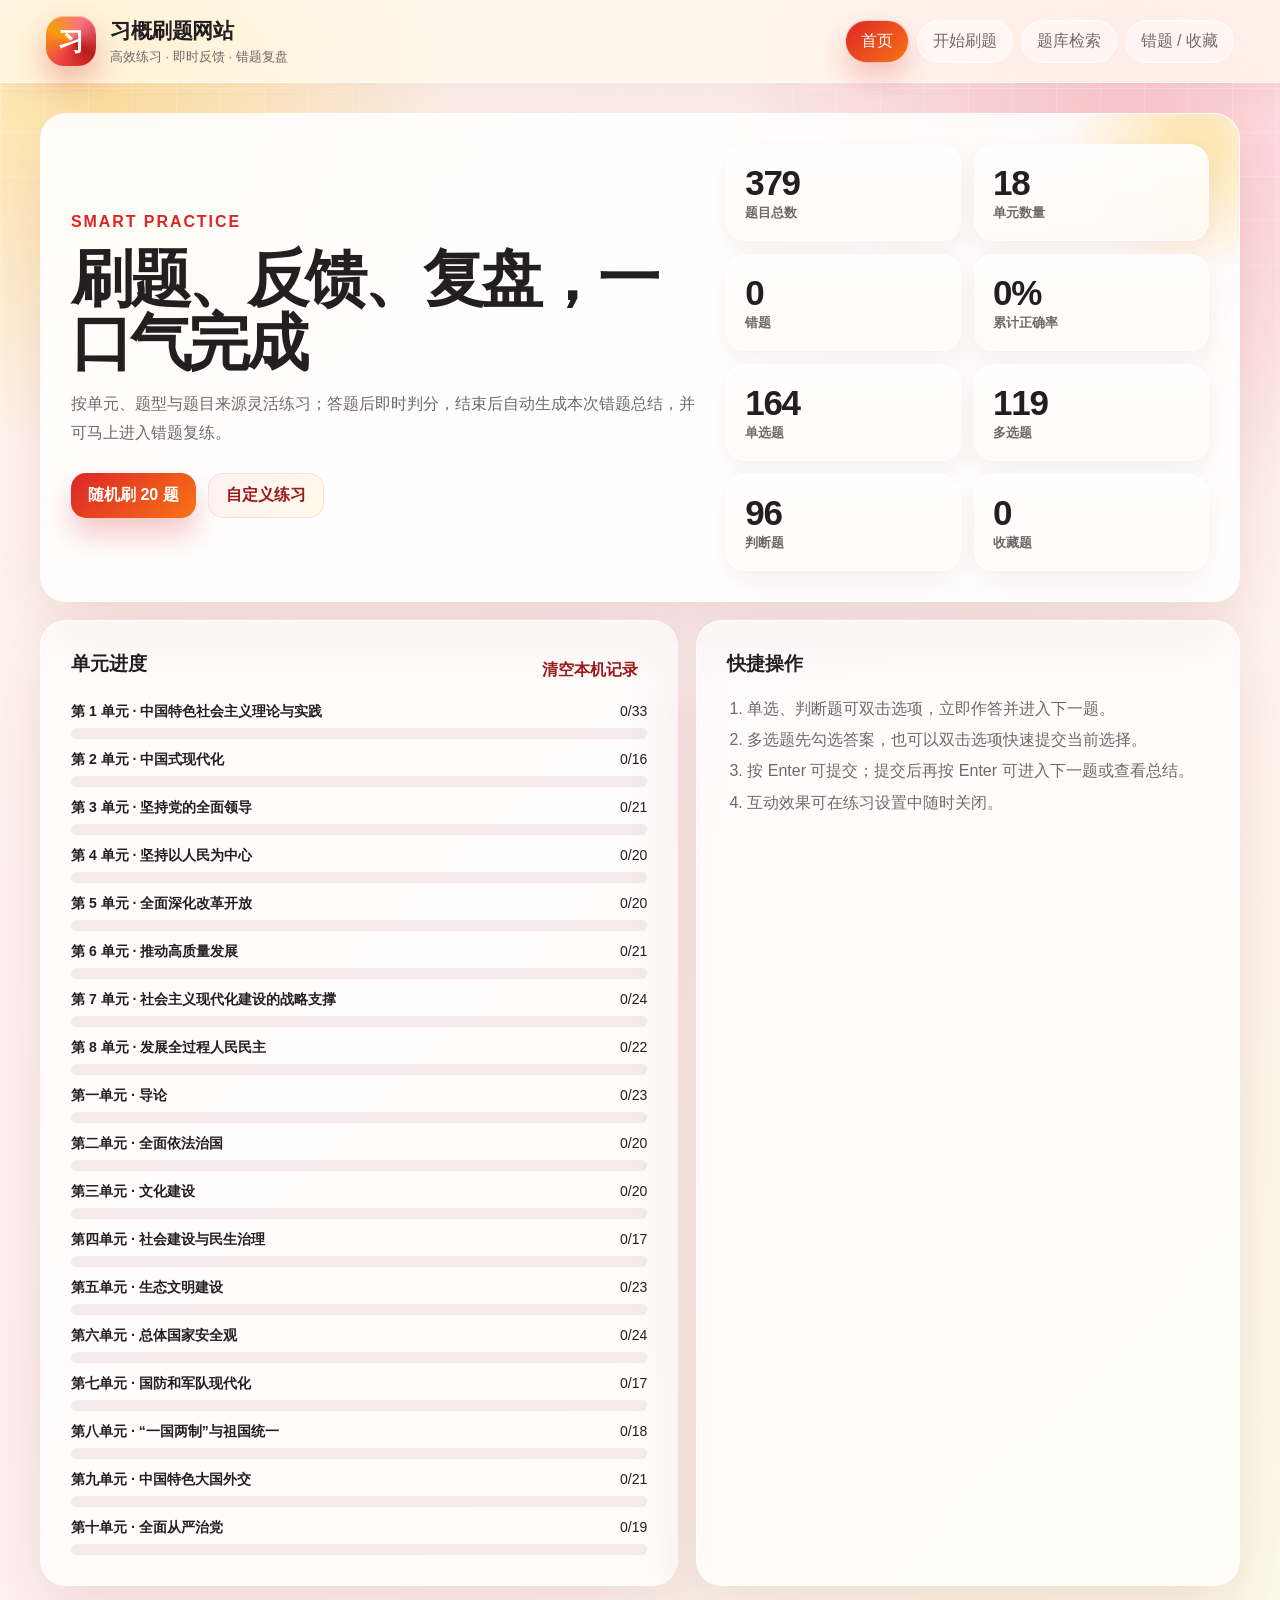
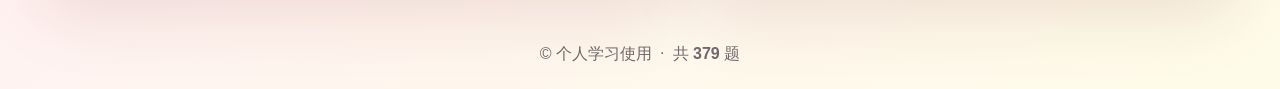
==== index.html @ 202015fb "Add files via upload" ====
<!doctype html>
<html lang="zh-CN">
<head>
  <meta charset="utf-8" />
  <meta name="viewport" content="width=device-width, initial-scale=1" />
  <meta name="description" content="习概高效刷题：单元练习、错题复盘、收藏题与本地记录。" />
  <title>习概刷题网站</title>
  <link rel="stylesheet" href="styles.css" />
</head>
<body>
  <header class="site-header">
    <div class="brand">
      <span class="logo" aria-hidden="true">习</span>
      <div>
        <h1>习概刷题网站</h1>
        <p>高效练习 · 即时反馈 · 错题复盘</p>
      </div>
    </div>
    <nav class="tabs" aria-label="主导航">
      <button class="tab active" data-view="home">首页</button>
      <button class="tab" data-view="practice">开始刷题</button>
      <button class="tab" data-view="bank">题库检索</button>
      <button class="tab" data-view="saved">错题 / 收藏</button>
    </nav>
  </header>

  <main>
    <section id="view-home" class="view active">
      <div class="hero card">
        <div>
          <p class="eyebrow">Smart Practice</p>
          <h2>刷题、反馈、复盘，一口气完成</h2>
          <p class="muted">按单元、题型与题目来源灵活练习；答题后即时判分，结束后自动生成本次错题总结，并可马上进入错题复练。</p>
          <div class="hero-actions">
            <button class="primary" id="quickStart">随机刷 20 题</button>
            <button class="secondary" id="goPractice">自定义练习</button>
          </div>
        </div>
        <div class="stats-grid" id="statsGrid"></div>
      </div>

      <div class="layout-two">
        <section class="card glass-card">
          <div class="section-head">
            <h3>单元进度</h3>
            <button class="text-btn" id="resetProgress">清空本机记录</button>
          </div>
          <div id="unitProgress" class="unit-progress"></div>
        </section>
        <section class="card glass-card">
          <h3>快捷操作</h3>
          <ol class="tips">
            <li>单选、判断题可双击选项，立即作答并进入下一题。</li>
            <li>多选题先勾选答案，也可以双击选项快速提交当前选择。</li>
            <li>按 Enter 可提交；提交后再按 Enter 可进入下一题或查看总结。</li>
            <li>互动效果可在练习设置中随时关闭。</li>
          </ol>
        </section>
      </div>
    </section>

    <section id="view-practice" class="view">
      <div class="practice-shell">
        <aside class="controls card">
          <h2>练习设置</h2>
          <label>练习范围
            <select id="unitFilter"></select>
          </label>
          <label>题型
            <select id="typeFilter">
              <option value="all">全部题型</option>
              <option value="single">单选题</option>
              <option value="multiple">多选题</option>
              <option value="judge">判断题</option>
            </select>
          </label>
          <label>题目来源
            <select id="poolFilter">
              <option value="all">全部题目</option>
              <option value="wrong">只刷错题</option>
              <option value="starred">只刷收藏</option>
              <option value="unseen">优先未做</option>
            </select>
          </label>
          <label>出题顺序
            <select id="orderFilter">
              <option value="shuffle">随机</option>
              <option value="origin">原始顺序</option>
            </select>
          </label>
          <label>题目数量
            <input id="countInput" type="number" min="1" max="200" value="20" />
            <small class="form-hint" id="countHint">默认当前范围全部题</small>
          </label>
          <label class="toggle-line">
            <input id="effectsToggle" type="checkbox" checked />
            <span>开启答题彩带 / 震动效果</span>
          </label>
          <button class="primary full" id="startPractice">生成练习</button>
          <div class="mini-stats" id="practiceMiniStats"></div>
        </aside>

        <section class="question-area card" aria-live="polite">
          <div id="questionBox" class="question-empty">
            <h2>还没有生成练习</h2>
            <p class="muted">选择左侧条件后点击“生成练习”。自定义练习的题目数量会默认填入当前范围可用的最大题数。</p>
          </div>
        </section>
      </div>
    </section>

    <section id="view-bank" class="view">
      <div class="card">
        <div class="section-head wrap">
          <div>
            <h2>题库检索</h2>
            <p class="muted">可按关键词、单元、题型筛选，并展开查看答案。</p>
          </div>
          <div class="search-row">
            <input id="searchInput" type="search" placeholder="搜索题干或选项，例如：依法治国" />
            <select id="bankUnitFilter"></select>
            <select id="bankTypeFilter">
              <option value="all">全部题型</option>
              <option value="single">单选题</option>
              <option value="multiple">多选题</option>
              <option value="judge">判断题</option>
            </select>
          </div>
        </div>
        <div id="bankList" class="bank-list"></div>
      </div>
    </section>

    <section id="view-saved" class="view">
      <div class="layout-two">
        <section class="card">
          <div class="section-head">
            <h2>错题本</h2>
            <button class="text-btn" id="clearWrong">清空错题</button>
          </div>
          <div id="wrongList" class="bank-list compact"></div>
        </section>
        <section class="card">
          <div class="section-head">
            <h2>收藏题</h2>
            <button class="text-btn" id="clearStarred">清空收藏</button>
          </div>
          <div id="starredList" class="bank-list compact"></div>
        </section>
      </div>
    </section>
  </main>

  <footer>
    <span>© 个人学习使用</span>
    <span>·</span>
    <span>共 <strong id="footerTotal">0</strong> 题</span>
  </footer>

  <script src="questions.js"></script>
  <script src="app.js"></script>
</body>
</html>
---- styles.css ----
:root {
  --bg: #fff7ed;
  --surface: rgba(255, 255, 255, 0.88);
  --text: #231f20;
  --muted: #72676a;
  --line: rgba(127, 29, 29, 0.12);
  --primary: #dc2626;
  --primary-dark: #991b1b;
  --primary-soft: #fff1f2;
  --gold: #f59e0b;
  --rose: #fb7185;
  --success: #15803d;
  --danger: #b91c1c;
  --warning: #a15c00;
  --shadow: 0 26px 70px rgba(127, 29, 29, 0.13);
  --shadow-soft: 0 14px 34px rgba(127, 29, 29, 0.08);
  --radius: 26px;
}

* { box-sizing: border-box; }
html { scroll-behavior: smooth; }
body {
  margin: 0;
  font-family: -apple-system, BlinkMacSystemFont, "Segoe UI", "Microsoft YaHei", "PingFang SC", sans-serif;
  color: var(--text);
  background:
    radial-gradient(circle at 8% 6%, rgba(255, 214, 102, 0.55) 0, transparent 22rem),
    radial-gradient(circle at 88% 8%, rgba(244, 63, 94, 0.22) 0, transparent 25rem),
    linear-gradient(135deg, #fff7ed 0%, #fff1f2 48%, #fefce8 100%);
  min-height: 100vh;
  overflow-x: hidden;
}
body::before {
  content: "";
  position: fixed;
  inset: 0;
  pointer-events: none;
  background-image:
    linear-gradient(rgba(255,255,255,.38) 1px, transparent 1px),
    linear-gradient(90deg, rgba(255,255,255,.38) 1px, transparent 1px);
  background-size: 44px 44px;
  mask-image: linear-gradient(to bottom, rgba(0,0,0,.8), transparent 72%);
}

button, input, select { font: inherit; }
button { cursor: pointer; border: 0; }
button:disabled { cursor: not-allowed; opacity: .55; transform: none !important; }

.site-header {
  position: sticky;
  top: 0;
  z-index: 10;
  backdrop-filter: blur(22px) saturate(1.35);
  background: rgba(255, 247, 237, 0.74);
  border-bottom: 1px solid rgba(255, 255, 255, 0.72);
  box-shadow: 0 10px 38px rgba(127, 29, 29, 0.08);
  padding: 16px clamp(16px, 4vw, 46px);
  display: flex;
  gap: 18px;
  align-items: center;
  justify-content: space-between;
}

.brand { display: flex; align-items: center; gap: 14px; }
.logo {
  display: grid;
  place-items: center;
  width: 50px;
  height: 50px;
  border-radius: 18px;
  color: #fff;
  font-weight: 950;
  font-size: 26px;
  background: conic-gradient(from 210deg, #ef4444, #f59e0b, #fb7185, #b91c1c, #ef4444);
  box-shadow: 0 15px 30px rgba(220, 38, 38, .3), inset 0 1px 0 rgba(255,255,255,.45);
}
.brand h1 { margin: 0; font-size: 21px; letter-spacing: -.02em; }
.brand p { margin: 3px 0 0; color: var(--muted); font-size: 13px; }

.tabs { display: flex; flex-wrap: wrap; gap: 8px; justify-content: flex-end; }
.tab {
  background: rgba(255, 255, 255, 0.48);
  color: var(--muted);
  padding: 10px 15px;
  border-radius: 999px;
  border: 1px solid rgba(255,255,255,.68);
  transition: transform .18s ease, box-shadow .18s ease, background .18s ease, color .18s ease;
}
.tab:hover { transform: translateY(-1px); box-shadow: var(--shadow-soft); }
.tab.active {
  color: #fff;
  background: linear-gradient(135deg, var(--primary), #f97316);
  box-shadow: 0 14px 28px rgba(220, 38, 38, .24);
}

main { width: min(1200px, calc(100% - 32px)); margin: 30px auto 58px; position: relative; z-index: 1; }
.view { display: none; animation: fadeUp .24s ease both; }
.view.active { display: block; }
@keyframes fadeUp { from { opacity: 0; transform: translateY(8px); } to { opacity: 1; transform: translateY(0); } }

.card {
  background: var(--surface);
  border: 1px solid rgba(255, 255, 255, 0.76);
  border-radius: var(--radius);
  box-shadow: var(--shadow);
  padding: clamp(18px, 3vw, 30px);
  backdrop-filter: blur(18px) saturate(1.18);
}
.glass-card { background: rgba(255,255,255,.72); }
.hero {
  display: grid;
  grid-template-columns: 1.13fr .87fr;
  align-items: center;
  gap: 28px;
  min-height: 316px;
  overflow: hidden;
  position: relative;
}
.hero::after {
  content: "";
  position: absolute;
  width: 260px;
  height: 260px;
  border-radius: 999px;
  right: -84px;
  top: -94px;
  background: radial-gradient(circle, rgba(251, 191, 36, .38), transparent 68%);
}
.eyebrow { color: var(--primary); font-weight: 900; letter-spacing: .12em; text-transform: uppercase; }
h2, h3 { margin: 0 0 12px; }
.hero h2 {
  max-width: 760px;
  font-size: clamp(34px, 5vw, 62px);
  line-height: 1.03;
  letter-spacing: -0.055em;
}
.muted { color: var(--muted); line-height: 1.78; }
.hero-actions { display: flex; flex-wrap: wrap; gap: 12px; margin-top: 26px; }
.primary, .secondary, .ghost, .danger-btn {
  border-radius: 15px;
  padding: 11px 17px;
  font-weight: 800;
  transition: transform .14s ease, box-shadow .14s ease, background .14s ease, border-color .14s ease;
}
.primary {
  color: #fff;
  background: linear-gradient(135deg, var(--primary), #f97316);
  box-shadow: 0 16px 30px rgba(220, 38, 38, .26);
}
.primary:hover { transform: translateY(-2px); box-shadow: 0 20px 34px rgba(220, 38, 38, .31); }
.secondary {
  color: var(--primary-dark);
  background: linear-gradient(135deg, #fff1f2, #fffbeb);
  border: 1px solid rgba(220, 38, 38, .12);
}
.secondary:hover, .ghost:hover { transform: translateY(-1px); box-shadow: var(--shadow-soft); }
.ghost { color: var(--text); background: rgba(255, 255, 255, .72); border: 1px solid rgba(127, 29, 29, .09); }
.danger-btn { color: #fff; background: var(--danger); }
.full { width: 100%; margin-top: 8px; }
.text-btn { color: var(--primary-dark); background: transparent; padding: 7px 9px; border-radius: 12px; font-weight: 800; }
.text-btn:hover { background: var(--primary-soft); }

.stats-grid { display: grid; grid-template-columns: repeat(2, minmax(0, 1fr)); gap: 13px; position: relative; z-index: 1; }
.stat {
  padding: 18px;
  border-radius: 20px;
  background: linear-gradient(180deg, rgba(255,255,255,.92), rgba(255,250,245,.8));
  border: 1px solid rgba(255,255,255,.84);
  box-shadow: inset 0 1px 0 rgba(255,255,255,.86), 0 10px 26px rgba(127, 29, 29, .06);
}
.stat strong { font-size: 35px; display: block; letter-spacing: -.035em; }
.stat span { color: var(--muted); font-size: 13px; font-weight: 700; }

.layout-two { display: grid; grid-template-columns: 1.08fr .92fr; gap: 18px; margin-top: 18px; }
.section-head { display: flex; align-items: center; justify-content: space-between; gap: 12px; margin-bottom: 14px; }
.section-head.wrap { align-items: flex-start; flex-wrap: wrap; }
.tips { padding-left: 20px; color: var(--muted); line-height: 1.95; margin-bottom: 0; }
.unit-progress { display: grid; gap: 12px; }
.unit-progress-item { display: grid; gap: 7px; }
.unit-progress-top { display: flex; justify-content: space-between; gap: 16px; font-size: 14px; }
.bar { height: 11px; background: rgba(127, 29, 29, .08); border-radius: 999px; overflow: hidden; }
.bar > span { display: block; height: 100%; background: linear-gradient(90deg, var(--primary), #f59e0b); border-radius: inherit; box-shadow: 0 0 18px rgba(245, 158, 11, .32); }

.practice-shell { display: grid; grid-template-columns: 318px minmax(0, 1fr); gap: 18px; align-items: start; }
.controls { position: sticky; top: 104px; }
.controls h2 { font-size: 24px; }
.controls label { display: grid; gap: 8px; color: var(--muted); font-weight: 800; margin: 16px 0; }
.form-hint { color: var(--warning); font-weight: 700; line-height: 1.4; }
.toggle-line {
  grid-template-columns: auto 1fr !important;
  align-items: center;
  padding: 12px 13px;
  border: 1px solid var(--line);
  border-radius: 15px;
  background: rgba(255,255,255,.56);
}
.toggle-line input { width: 18px; height: 18px; accent-color: var(--primary); }
select, input[type="number"], input[type="search"] {
  width: 100%;
  border: 1px solid rgba(127, 29, 29, .14);
  background: rgba(255, 255, 255, .78);
  color: var(--text);
  border-radius: 15px;
  padding: 11px 13px;
  outline: none;
  box-shadow: inset 0 1px 0 rgba(255,255,255,.8);
}
select:focus, input:focus { border-color: rgba(220, 38, 38, .55); box-shadow: 0 0 0 5px rgba(254, 202, 202, .55); }
.mini-stats { margin-top: 18px; color: var(--muted); font-size: 14px; line-height: 1.85; }
.question-empty { text-align: center; padding: 82px 20px; }
.question-card, .question-summary { min-height: 560px; }
.question-meta { display: flex; flex-wrap: wrap; gap: 8px; margin-bottom: 18px; }
.pill {
  display: inline-flex; align-items: center; gap: 6px;
  padding: 6px 11px;
  border-radius: 999px;
  background: rgba(255, 255, 255, .72);
  border: 1px solid rgba(127, 29, 29, .08);
  color: var(--muted);
  font-size: 13px;
  font-weight: 800;
}
.pill.red { color: var(--primary-dark); background: linear-gradient(135deg, #fff1f2, #fffbeb); border-color: rgba(220, 38, 38, .13); }
.question-title { font-size: clamp(21px, 2.25vw, 29px); line-height: 1.58; margin: 0 0 10px; letter-spacing: -.015em; }
.quick-hint { margin: 0 0 18px; color: var(--warning); font-size: 14px; font-weight: 700; }
.options { display: grid; gap: 13px; }
.option {
  display: grid;
  grid-template-columns: auto 1fr;
  gap: 13px;
  align-items: start;
  padding: 16px;
  border: 1px solid rgba(127, 29, 29, .13);
  border-radius: 18px;
  background: rgba(255, 255, 255, .82);
  box-shadow: 0 10px 24px rgba(127, 29, 29, .04);
  transition: transform .14s ease, box-shadow .14s ease, border-color .14s ease, background .14s ease;
  user-select: none;
}
.option:hover { border-color: rgba(220, 38, 38, .35); background: #fffafa; transform: translateY(-1px); box-shadow: 0 14px 28px rgba(127, 29, 29, .08); }
.option input { transform: translateY(3px); accent-color: var(--primary); }
.option.selected { border-color: rgba(245, 158, 11, .7); background: linear-gradient(135deg, #fffbeb, #fff7ed); }
.option.correct { border-color: rgba(21, 128, 61, .48); background: linear-gradient(135deg, #f0fdf4, #ecfdf5); }
.option.wrong { border-color: rgba(185, 28, 28, .5); background: linear-gradient(135deg, #fff1f2, #fef2f2); }
.option-key { font-weight: 950; color: var(--primary-dark); }
.result-box {
  margin-top: 18px;
  padding: 17px;
  border-radius: 18px;
  border: 1px solid var(--line);
  background: rgba(255,255,255,.76);
  line-height: 1.85;
  box-shadow: inset 0 1px 0 rgba(255,255,255,.72);
}
.result-box.ok { border-color: rgba(21, 128, 61, .3); background: #f0fdf4; color: var(--success); }
.result-box.bad { border-color: rgba(185, 28, 28, .3); background: #fff1f2; color: var(--danger); }
.action-row { display: flex; flex-wrap: wrap; gap: 10px; justify-content: space-between; margin-top: 23px; }
.action-row .left, .action-row .right { display: flex; flex-wrap: wrap; gap: 10px; }
.progress-line { margin: 18px 0; display: flex; gap: 14px; align-items: center; color: var(--muted); font-weight: 800; }
.progress-line .bar { flex: 1; }

.search-row { display: grid; grid-template-columns: minmax(210px, 1fr) 220px 150px; gap: 10px; width: min(100%, 700px); }
.bank-list { display: grid; gap: 12px; }
.bank-item {
  border: 1px solid rgba(127, 29, 29, .12);
  border-radius: 20px;
  background: rgba(255,255,255,.78);
  padding: 16px;
  box-shadow: 0 10px 24px rgba(127, 29, 29, .04);
}
.bank-item summary { cursor: pointer; font-weight: 850; line-height: 1.6; }
.bank-item summary::marker { color: var(--primary); }
.bank-content { margin-top: 12px; color: var(--muted); line-height: 1.8; }
.bank-options { margin: 10px 0 0; padding-left: 0; list-style: none; display: grid; gap: 6px; }
.bank-options li { padding: 9px 11px; border-radius: 13px; background: rgba(255,255,255,.75); border: 1px solid rgba(127, 29, 29, .06); }
.compact .bank-item { box-shadow: none; }
.empty-msg { color: var(--muted); padding: 24px; border: 1px dashed rgba(127, 29, 29, .2); border-radius: 18px; text-align: center; background: rgba(255,255,255,.55); }
.success-msg { color: var(--success); border-color: rgba(21,128,61,.28); background: #f0fdf4; }

.summary-hero {
  padding: 24px;
  border-radius: 24px;
  color: #fff;
  background:
    radial-gradient(circle at 12% 0, rgba(255,255,255,.35), transparent 30%),
    linear-gradient(135deg, #dc2626, #f97316 55%, #f59e0b);
  box-shadow: 0 22px 42px rgba(220, 38, 38, .22);
}
.summary-hero .eyebrow { color: rgba(255,255,255,.82); margin-top: 0; }
.summary-hero h2 { font-size: clamp(30px, 4vw, 46px); margin-bottom: 8px; }
.summary-hero p { margin-bottom: 0; line-height: 1.75; }
.summary-stats {
  display: grid;
  grid-template-columns: repeat(4, minmax(0, 1fr));
  gap: 12px;
  margin: 18px 0;
}
.summary-stats div {
  padding: 18px;
  border-radius: 20px;
  background: rgba(255,255,255,.78);
  border: 1px solid rgba(255,255,255,.78);
  box-shadow: var(--shadow-soft);
}
.summary-stats strong { display: block; font-size: 34px; letter-spacing: -.04em; }
.summary-stats span { color: var(--muted); font-weight: 800; font-size: 13px; }
.review-panel { display: grid; gap: 12px; }
.wrong-summary-item {
  padding: 17px;
  border-radius: 19px;
  background: rgba(255,255,255,.78);
  border: 1px solid rgba(185, 28, 28, .14);
  box-shadow: 0 10px 24px rgba(127, 29, 29, .05);
}
.wrong-summary-item h4 { margin: 0 0 10px; line-height: 1.65; font-size: 17px; }
.wrong-summary-item p { margin: 7px 0; line-height: 1.75; }
.summary-actions { align-items: center; }

.confetti-wrap {
  position: fixed;
  left: 0;
  top: 0;
  width: 100%;
  height: 100%;
  pointer-events: none;
  overflow: hidden;
  z-index: 999;
}
.confetti-piece {
  position: absolute;
  top: -18px;
  width: 9px;
  height: 14px;
  border-radius: 3px;
  animation: confettiFall 1.08s cubic-bezier(.16,.84,.44,1) forwards;
}
@keyframes confettiFall {
  0% { transform: translate3d(0, -20px, 0) rotate(0deg); opacity: 1; }
  100% { transform: translate3d(var(--x), 105vh, 0) rotate(var(--r)); opacity: 0; }
}
.shake { animation: shake .34s ease; }
@keyframes shake {
  0%, 100% { transform: translateX(0); }
  20% { transform: translateX(-8px); }
  40% { transform: translateX(7px); }
  60% { transform: translateX(-5px); }
  80% { transform: translateX(3px); }
}

footer {
  width: min(1200px, calc(100% - 32px));
  margin: 0 auto 24px;
  display: flex;
  gap: 8px;
  justify-content: center;
  color: var(--muted);
  position: relative;
  z-index: 1;
}

@media (max-width: 960px) {
  .site-header { position: static; align-items: flex-start; flex-direction: column; }
  .tabs { justify-content: flex-start; }
  .hero, .layout-two, .practice-shell { grid-template-columns: 1fr; }
  .controls { position: static; }
  .search-row { grid-template-columns: 1fr; width: 100%; }
  .summary-stats { grid-template-columns: repeat(2, minmax(0, 1fr)); }
}

@media (max-width: 560px) {
  main { width: min(100% - 20px, 1200px); margin-top: 16px; }
  .card { border-radius: 20px; padding: 16px; }
  .stats-grid, .summary-stats { grid-template-columns: 1fr; }
  .brand p { display: none; }
  .tab { padding: 9px 10px; }
  .question-title { font-size: 20px; }
  .action-row, .action-row .left, .action-row .right { display: grid; width: 100%; }
  .action-row button { width: 100%; }
}
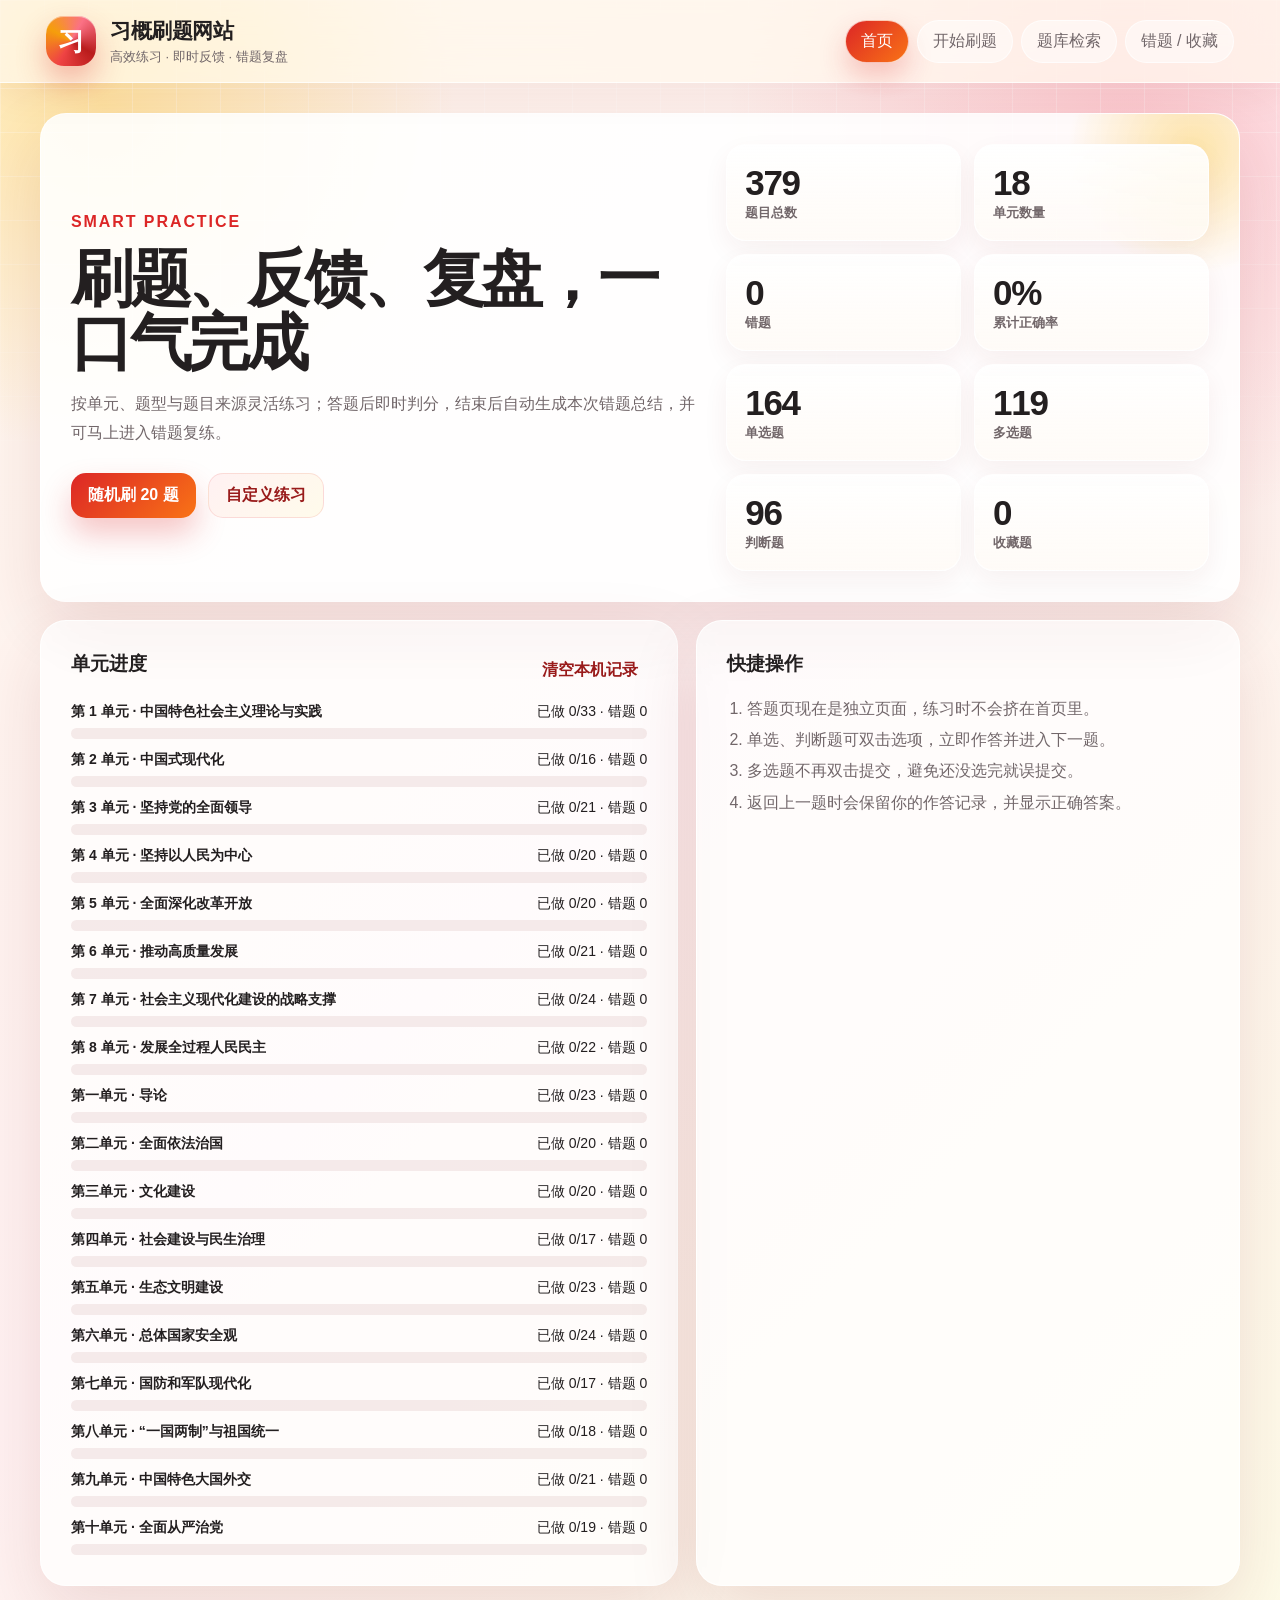
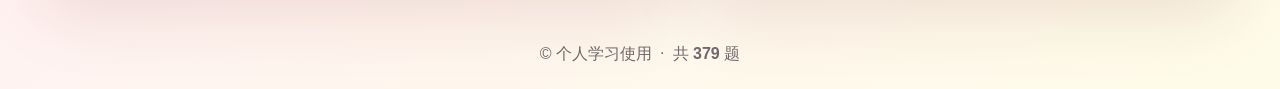
==== commit 24e262b6: "3 继续添加新功能 所有错题都可以练习 不是只能一题一题练（练习范围可以是错题） 分章节记录错题 也可以分章节练习错题 答题界面新开一页 作答的时候返回上一题 可以看到作答记录 并显示正确答案" ====
--- a/index.html
+++ b/index.html
@@ -7,18 +7,18 @@
   <title>习概刷题网站</title>
   <link rel="stylesheet" href="styles.css" />
 </head>
-<body>
+<body data-page="home">
   <header class="site-header">
-    <div class="brand">
+    <a class="brand brand-link" href="index.html" aria-label="返回首页">
       <span class="logo" aria-hidden="true">习</span>
       <div>
         <h1>习概刷题网站</h1>
         <p>高效练习 · 即时反馈 · 错题复盘</p>
       </div>
-    </div>
+    </a>
     <nav class="tabs" aria-label="主导航">
       <button class="tab active" data-view="home">首页</button>
-      <button class="tab" data-view="practice">开始刷题</button>
+      <a class="tab link-tab" href="practice.html">开始刷题</a>
       <button class="tab" data-view="bank">题库检索</button>
       <button class="tab" data-view="saved">错题 / 收藏</button>
     </nav>
@@ -32,8 +32,8 @@
           <h2>刷题、反馈、复盘，一口气完成</h2>
           <p class="muted">按单元、题型与题目来源灵活练习；答题后即时判分，结束后自动生成本次错题总结，并可马上进入错题复练。</p>
           <div class="hero-actions">
-            <button class="primary" id="quickStart">随机刷 20 题</button>
-            <button class="secondary" id="goPractice">自定义练习</button>
+            <a class="primary button-link" href="practice.html?quick=1">随机刷 20 题</a>
+            <a class="secondary button-link" href="practice.html">自定义练习</a>
           </div>
         </div>
         <div class="stats-grid" id="statsGrid"></div>
@@ -50,61 +50,11 @@
         <section class="card glass-card">
           <h3>快捷操作</h3>
           <ol class="tips">
+            <li>答题页现在是独立页面，练习时不会挤在首页里。</li>
             <li>单选、判断题可双击选项，立即作答并进入下一题。</li>
-            <li>多选题先勾选答案，也可以双击选项快速提交当前选择。</li>
-            <li>按 Enter 可提交；提交后再按 Enter 可进入下一题或查看总结。</li>
-            <li>互动效果可在练习设置中随时关闭。</li>
+            <li>多选题不再双击提交，避免还没选完就误提交。</li>
+            <li>返回上一题时会保留你的作答记录，并显示正确答案。</li>
           </ol>
-        </section>
-      </div>
-    </section>
-
-    <section id="view-practice" class="view">
-      <div class="practice-shell">
-        <aside class="controls card">
-          <h2>练习设置</h2>
-          <label>练习范围
-            <select id="unitFilter"></select>
-          </label>
-          <label>题型
-            <select id="typeFilter">
-              <option value="all">全部题型</option>
-              <option value="single">单选题</option>
-              <option value="multiple">多选题</option>
-              <option value="judge">判断题</option>
-            </select>
-          </label>
-          <label>题目来源
-            <select id="poolFilter">
-              <option value="all">全部题目</option>
-              <option value="wrong">只刷错题</option>
-              <option value="starred">只刷收藏</option>
-              <option value="unseen">优先未做</option>
-            </select>
-          </label>
-          <label>出题顺序
-            <select id="orderFilter">
-              <option value="shuffle">随机</option>
-              <option value="origin">原始顺序</option>
-            </select>
-          </label>
-          <label>题目数量
-            <input id="countInput" type="number" min="1" max="200" value="20" />
-            <small class="form-hint" id="countHint">默认当前范围全部题</small>
-          </label>
-          <label class="toggle-line">
-            <input id="effectsToggle" type="checkbox" checked />
-            <span>开启答题彩带 / 震动效果</span>
-          </label>
-          <button class="primary full" id="startPractice">生成练习</button>
-          <div class="mini-stats" id="practiceMiniStats"></div>
-        </aside>
-
-        <section class="question-area card" aria-live="polite">
-          <div id="questionBox" class="question-empty">
-            <h2>还没有生成练习</h2>
-            <p class="muted">选择左侧条件后点击“生成练习”。自定义练习的题目数量会默认填入当前范围可用的最大题数。</p>
-          </div>
         </section>
       </div>
     </section>
@@ -132,12 +82,19 @@
     </section>
 
     <section id="view-saved" class="view">
-      <div class="layout-two">
+      <div class="layout-two saved-layout">
         <section class="card">
-          <div class="section-head">
-            <h2>错题本</h2>
-            <button class="text-btn" id="clearWrong">清空错题</button>
+          <div class="section-head wrap">
+            <div>
+              <h2>错题本</h2>
+              <p class="muted">错题会按章节归档。可练全部错题，也可只练某一章错题。</p>
+            </div>
+            <div class="head-actions">
+              <a class="primary button-link" id="practiceAllWrong" href="practice.html?pool=wrong">练习全部错题</a>
+              <button class="text-btn" id="clearWrong">清空错题</button>
+            </div>
           </div>
+          <div id="wrongChapterList" class="chapter-wrong-list"></div>
           <div id="wrongList" class="bank-list compact"></div>
         </section>
         <section class="card">
--- a/styles.css
+++ b/styles.css
@@ -45,6 +45,8 @@
 button, input, select { font: inherit; }
 button { cursor: pointer; border: 0; }
 button:disabled { cursor: not-allowed; opacity: .55; transform: none !important; }
+a { color: inherit; text-decoration: none; }
+code { background: rgba(127,29,29,.08); padding: 2px 6px; border-radius: 7px; }
 
 .site-header {
   position: sticky;
@@ -62,6 +64,8 @@
 }
 
 .brand { display: flex; align-items: center; gap: 14px; }
+.brand-link { transition: transform .16s ease; }
+.brand-link:hover { transform: translateY(-1px); }
 .logo {
   display: grid;
   place-items: center;
@@ -79,6 +83,9 @@
 
 .tabs { display: flex; flex-wrap: wrap; gap: 8px; justify-content: flex-end; }
 .tab {
+  display: inline-flex;
+  align-items: center;
+  justify-content: center;
   background: rgba(255, 255, 255, 0.48);
   color: var(--muted);
   padding: 10px 15px;
@@ -92,6 +99,7 @@
   background: linear-gradient(135deg, var(--primary), #f97316);
   box-shadow: 0 14px 28px rgba(220, 38, 38, .24);
 }
+.link-tab { min-height: 42px; }
 
 main { width: min(1200px, calc(100% - 32px)); margin: 30px auto 58px; position: relative; z-index: 1; }
 .view { display: none; animation: fadeUp .24s ease both; }
@@ -135,12 +143,17 @@
   letter-spacing: -0.055em;
 }
 .muted { color: var(--muted); line-height: 1.78; }
-.hero-actions { display: flex; flex-wrap: wrap; gap: 12px; margin-top: 26px; }
-.primary, .secondary, .ghost, .danger-btn {
+.hero-actions, .head-actions { display: flex; flex-wrap: wrap; gap: 12px; margin-top: 26px; }
+.head-actions { margin-top: 0; align-items: center; }
+.primary, .secondary, .ghost, .danger-btn, .button-link {
   border-radius: 15px;
   padding: 11px 17px;
   font-weight: 800;
   transition: transform .14s ease, box-shadow .14s ease, background .14s ease, border-color .14s ease;
+  display: inline-flex;
+  align-items: center;
+  justify-content: center;
+  gap: 8px;
 }
 .primary {
   color: #fff;
@@ -159,6 +172,7 @@
 .full { width: 100%; margin-top: 8px; }
 .text-btn { color: var(--primary-dark); background: transparent; padding: 7px 9px; border-radius: 12px; font-weight: 800; }
 .text-btn:hover { background: var(--primary-soft); }
+.disabled-link { opacity: .55; pointer-events: none; filter: grayscale(.4); }
 
 .stats-grid { display: grid; grid-template-columns: repeat(2, minmax(0, 1fr)); gap: 13px; position: relative; z-index: 1; }
 .stat {
@@ -172,6 +186,7 @@
 .stat span { color: var(--muted); font-size: 13px; font-weight: 700; }
 
 .layout-two { display: grid; grid-template-columns: 1.08fr .92fr; gap: 18px; margin-top: 18px; }
+.saved-layout { grid-template-columns: 1.15fr .85fr; }
 .section-head { display: flex; align-items: center; justify-content: space-between; gap: 12px; margin-bottom: 14px; }
 .section-head.wrap { align-items: flex-start; flex-wrap: wrap; }
 .tips { padding-left: 20px; color: var(--muted); line-height: 1.95; margin-bottom: 0; }
@@ -207,6 +222,7 @@
 }
 select:focus, input:focus { border-color: rgba(220, 38, 38, .55); box-shadow: 0 0 0 5px rgba(254, 202, 202, .55); }
 .mini-stats { margin-top: 18px; color: var(--muted); font-size: 14px; line-height: 1.85; }
+.side-note { margin-top: 14px; padding: 13px; border-radius: 16px; background: #fffbeb; color: var(--warning); border: 1px solid rgba(245,158,11,.26); line-height: 1.65; font-size: 14px; }
 .question-empty { text-align: center; padding: 82px 20px; }
 .question-card, .question-summary { min-height: 560px; }
 .question-meta { display: flex; flex-wrap: wrap; gap: 8px; margin-bottom: 18px; }
@@ -221,8 +237,10 @@
   font-weight: 800;
 }
 .pill.red { color: var(--primary-dark); background: linear-gradient(135deg, #fff1f2, #fffbeb); border-color: rgba(220, 38, 38, .13); }
+.pill.green { color: var(--success); background: #f0fdf4; border-color: rgba(21,128,61,.22); }
 .question-title { font-size: clamp(21px, 2.25vw, 29px); line-height: 1.58; margin: 0 0 10px; letter-spacing: -.015em; }
 .quick-hint { margin: 0 0 18px; color: var(--warning); font-size: 14px; font-weight: 700; }
+.warning-hint { background: #fffbeb; border: 1px solid rgba(245,158,11,.22); padding: 10px 12px; border-radius: 14px; }
 .options { display: grid; gap: 13px; }
 .option {
   display: grid;
@@ -261,6 +279,7 @@
 
 .search-row { display: grid; grid-template-columns: minmax(210px, 1fr) 220px 150px; gap: 10px; width: min(100%, 700px); }
 .bank-list { display: grid; gap: 12px; }
+.bank-subtitle { margin-top: 18px; font-weight: 900; color: var(--primary-dark); }
 .bank-item {
   border: 1px solid rgba(127, 29, 29, .12);
   border-radius: 20px;
@@ -276,6 +295,21 @@
 .compact .bank-item { box-shadow: none; }
 .empty-msg { color: var(--muted); padding: 24px; border: 1px dashed rgba(127, 29, 29, .2); border-radius: 18px; text-align: center; background: rgba(255,255,255,.55); }
 .success-msg { color: var(--success); border-color: rgba(21,128,61,.28); background: #f0fdf4; }
+.bad-msg { color: var(--danger); border-color: rgba(185,28,28,.28); background: #fff1f2; }
+.chapter-wrong-list { display: grid; gap: 10px; margin-bottom: 14px; }
+.chapter-wrong-card {
+  display: flex;
+  align-items: center;
+  justify-content: space-between;
+  gap: 12px;
+  padding: 15px;
+  border-radius: 18px;
+  background: linear-gradient(135deg, rgba(255,255,255,.86), rgba(255,251,235,.78));
+  border: 1px solid rgba(220,38,38,.12);
+  box-shadow: 0 10px 24px rgba(127, 29, 29, .05);
+}
+.chapter-wrong-card strong { display: block; line-height: 1.5; }
+.chapter-wrong-card span { display: block; margin-top: 3px; color: var(--muted); font-size: 13px; font-weight: 800; }
 
 .summary-hero {
   padding: 24px;
@@ -289,12 +323,7 @@
 .summary-hero .eyebrow { color: rgba(255,255,255,.82); margin-top: 0; }
 .summary-hero h2 { font-size: clamp(30px, 4vw, 46px); margin-bottom: 8px; }
 .summary-hero p { margin-bottom: 0; line-height: 1.75; }
-.summary-stats {
-  display: grid;
-  grid-template-columns: repeat(4, minmax(0, 1fr));
-  gap: 12px;
-  margin: 18px 0;
-}
+.summary-stats { display: grid; grid-template-columns: repeat(4, minmax(0, 1fr)); gap: 12px; margin: 18px 0; }
 .summary-stats div {
   padding: 18px;
   border-radius: 20px;
@@ -305,6 +334,8 @@
 .summary-stats strong { display: block; font-size: 34px; letter-spacing: -.04em; }
 .summary-stats span { color: var(--muted); font-weight: 800; font-size: 13px; }
 .review-panel { display: grid; gap: 12px; }
+.wrong-chapter-block { display: grid; gap: 10px; }
+.wrong-chapter-head { display: flex; justify-content: space-between; gap: 12px; padding: 12px 14px; border-radius: 16px; background: #fffbeb; color: var(--warning); font-weight: 900; }
 .wrong-summary-item {
   padding: 17px;
   border-radius: 19px;
@@ -316,52 +347,18 @@
 .wrong-summary-item p { margin: 7px 0; line-height: 1.75; }
 .summary-actions { align-items: center; }
 
-.confetti-wrap {
-  position: fixed;
-  left: 0;
-  top: 0;
-  width: 100%;
-  height: 100%;
-  pointer-events: none;
-  overflow: hidden;
-  z-index: 999;
-}
-.confetti-piece {
-  position: absolute;
-  top: -18px;
-  width: 9px;
-  height: 14px;
-  border-radius: 3px;
-  animation: confettiFall 1.08s cubic-bezier(.16,.84,.44,1) forwards;
-}
-@keyframes confettiFall {
-  0% { transform: translate3d(0, -20px, 0) rotate(0deg); opacity: 1; }
-  100% { transform: translate3d(var(--x), 105vh, 0) rotate(var(--r)); opacity: 0; }
-}
+.confetti-wrap { position: fixed; left: 0; top: 0; width: 100%; height: 100%; pointer-events: none; overflow: hidden; z-index: 999; }
+.confetti-piece { position: absolute; top: -18px; width: 9px; height: 14px; border-radius: 3px; animation: confettiFall 1.08s cubic-bezier(.16,.84,.44,1) forwards; }
+@keyframes confettiFall { 0% { transform: translate3d(0, -20px, 0) rotate(0deg); opacity: 1; } 100% { transform: translate3d(var(--x), 105vh, 0) rotate(var(--r)); opacity: 0; } }
 .shake { animation: shake .34s ease; }
-@keyframes shake {
-  0%, 100% { transform: translateX(0); }
-  20% { transform: translateX(-8px); }
-  40% { transform: translateX(7px); }
-  60% { transform: translateX(-5px); }
-  80% { transform: translateX(3px); }
-}
-
-footer {
-  width: min(1200px, calc(100% - 32px));
-  margin: 0 auto 24px;
-  display: flex;
-  gap: 8px;
-  justify-content: center;
-  color: var(--muted);
-  position: relative;
-  z-index: 1;
-}
+@keyframes shake { 0%, 100% { transform: translateX(0); } 20% { transform: translateX(-8px); } 40% { transform: translateX(7px); } 60% { transform: translateX(-5px); } 80% { transform: translateX(3px); } }
+
+footer { width: min(1200px, calc(100% - 32px)); margin: 0 auto 24px; display: flex; gap: 8px; justify-content: center; color: var(--muted); position: relative; z-index: 1; }
 
 @media (max-width: 960px) {
   .site-header { position: static; align-items: flex-start; flex-direction: column; }
   .tabs { justify-content: flex-start; }
-  .hero, .layout-two, .practice-shell { grid-template-columns: 1fr; }
+  .hero, .layout-two, .practice-shell, .saved-layout { grid-template-columns: 1fr; }
   .controls { position: static; }
   .search-row { grid-template-columns: 1fr; width: 100%; }
   .summary-stats { grid-template-columns: repeat(2, minmax(0, 1fr)); }
@@ -374,6 +371,7 @@
   .brand p { display: none; }
   .tab { padding: 9px 10px; }
   .question-title { font-size: 20px; }
-  .action-row, .action-row .left, .action-row .right { display: grid; width: 100%; }
-  .action-row button { width: 100%; }
-}
+  .action-row, .action-row .left, .action-row .right, .head-actions { display: grid; width: 100%; }
+  .action-row button, .action-row a, .head-actions button, .head-actions a { width: 100%; }
+  .chapter-wrong-card { align-items: stretch; flex-direction: column; }
+}
